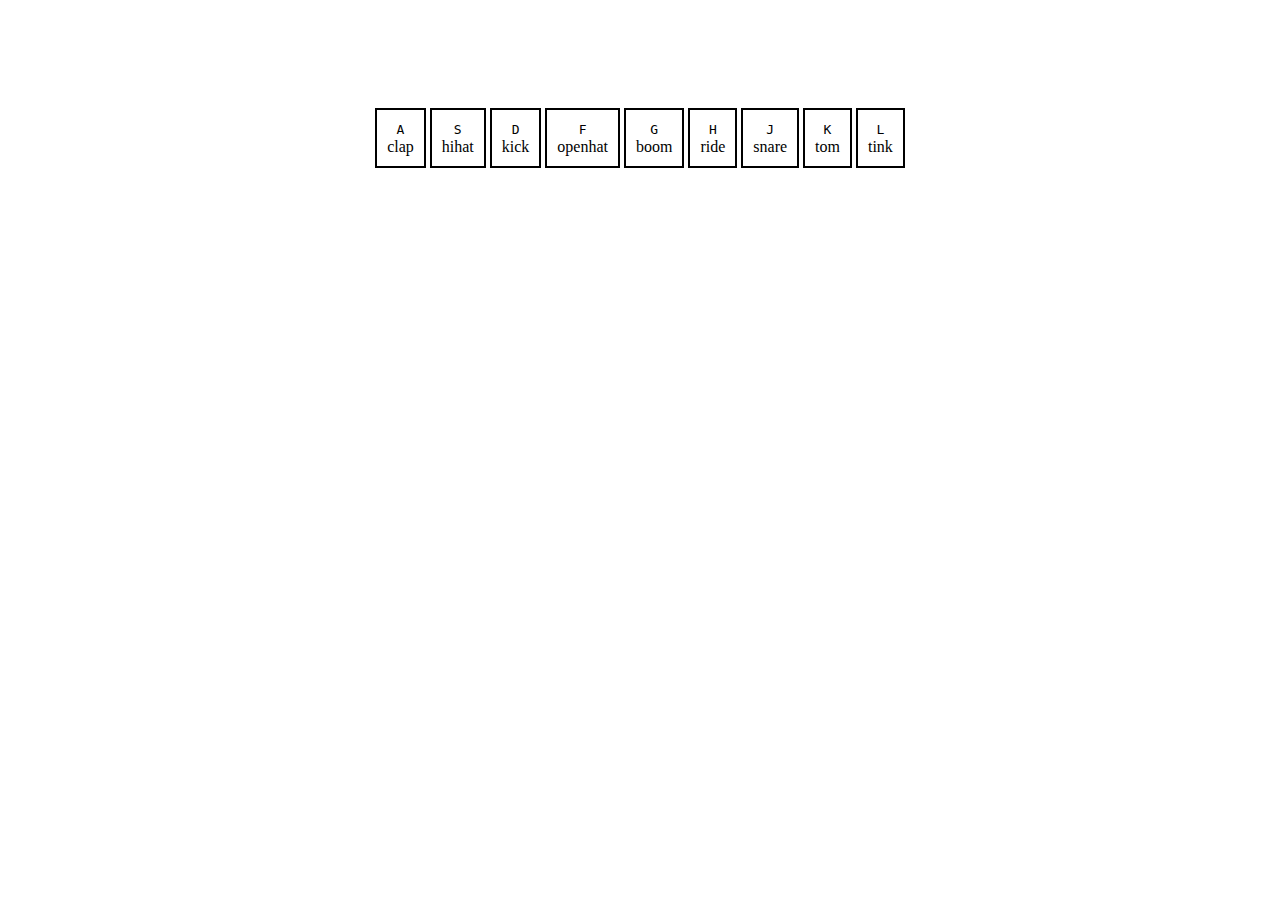
==== 1/index.html @ 7643b5a0 "1 - setup and test drumkit keypresses" ====
<!DOCTYPE html>
<html lang="en">
  <head>
    <meta charset="UTF-8" />
    <meta name="viewport" content="width=device-width, initial-scale=1.0" />
    <meta http-equiv="X-UA-Compatible" content="ie=edge" />
    <title>Document</title>
    <link rel="stylesheet" href="styles.css" />
  </head>
  <body>
    <div class="keys">
      <div data-key="65" class="key">
        <kbd>A</kbd>
        <span class="sound">clap</span>
      </div>

      <div data-key="83" class="key">
        <kbd>S</kbd>
        <span class="sound">hihat</span>
      </div>

      <div data-key="68" class="key">
        <kbd>D</kbd>
        <span class="sound">kick</span>
      </div>

      <div data-key="70" class="key">
        <kbd>F</kbd>
        <span class="sound">openhat</span>
      </div>

      <div data-key="71" class="key">
        <kbd>G</kbd>
        <span class="sound">boom</span>
      </div>

      <div data-key="72" class="key">
        <kbd>H</kbd>
        <span class="sound">ride</span>
      </div>

      <div data-key="74" class="key">
        <kbd>J</kbd>
        <span class="sound">snare</span>
      </div>

      <div data-key="75" class="key">
        <kbd>K</kbd>
        <span class="sound">tom</span>
      </div>

      <div data-key="76" class="key">
        <kbd>L</kbd>
        <span class="sound">tink</span>
      </div>

      <audio data-key="65" src="#a"></audio>
      <audio data-key="83" src="#s"></audio>
      <audio data-key="68" src="#d"></audio>
      <audio data-key="70" src="#f"></audio>
      <audio data-key="71" src="#g"></audio>
      <audio data-key="72" src="#h"></audio>
      <audio data-key="74" src="#j"></audio>
      <audio data-key="75" src="#k"></audio>
      <audio data-key="76" src="#l"></audio>
    </div>
    <script src="drums.js"></script>
  </body>
</html>
---- 1/styles.css ----
.keys {
  position: relative;
  top: 100px;
  text-align: center;
}

.key {
  display: inline-block;
  border: 2px solid black;
  padding: 10px;
}

.playing {
  border: 2px solid red;
}

.sound {
  display: block;
}
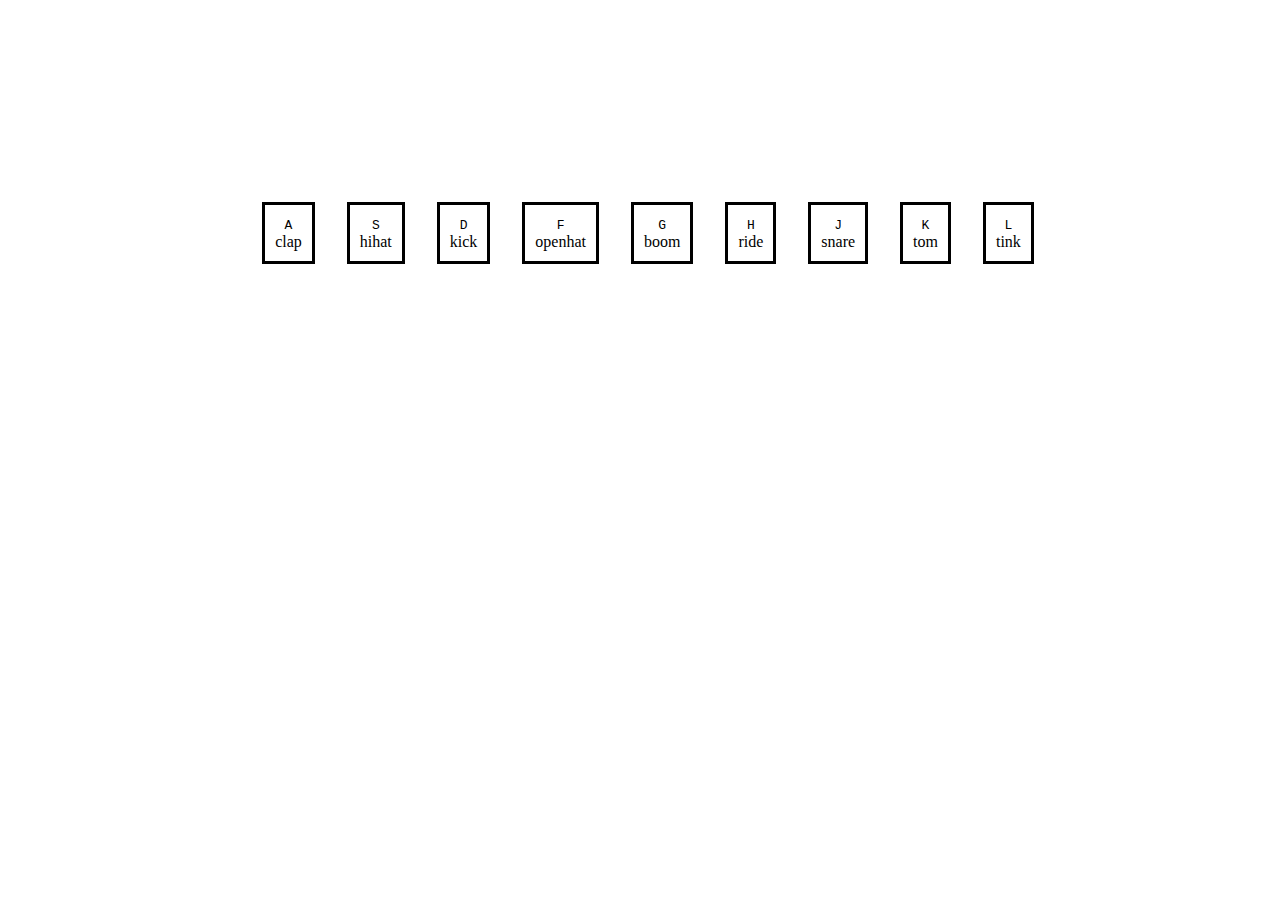
==== commit 368e827e: "add sounds and configure" ====
--- a/1/index.html
+++ b/1/index.html
@@ -54,15 +54,15 @@
         <span class="sound">tink</span>
       </div>
 
-      <audio data-key="65" src="#a"></audio>
-      <audio data-key="83" src="#s"></audio>
-      <audio data-key="68" src="#d"></audio>
-      <audio data-key="70" src="#f"></audio>
-      <audio data-key="71" src="#g"></audio>
-      <audio data-key="72" src="#h"></audio>
-      <audio data-key="74" src="#j"></audio>
-      <audio data-key="75" src="#k"></audio>
-      <audio data-key="76" src="#l"></audio>
+      <audio data-key="65" src="./sounds/clap.wav"></audio>
+      <audio data-key="83" src="./sounds/hihat.wav"></audio>
+      <audio data-key="68" src="./sounds/kick.wav"></audio>
+      <audio data-key="70" src="./sounds/openhat.wav"></audio>
+      <audio data-key="71" src="./sounds/boom.wav"></audio>
+      <audio data-key="72" src="./sounds/ride.wav"></audio>
+      <audio data-key="74" src="./sounds/snare.wav"></audio>
+      <audio data-key="75" src="./sounds/tom.wav"></audio>
+      <audio data-key="76" src="./sounds/tink.wav"></audio>
     </div>
     <script src="drums.js"></script>
   </body>
--- a/1/styles.css
+++ b/1/styles.css
@@ -1,17 +1,22 @@
 .keys {
-  position: relative;
-  top: 100px;
-  text-align: center;
+  display: flex;
+  min-width: 100vw;
+  min-height: 50vh;
+  align-items: center;
+  justify-content: center;
 }
 
 .key {
   display: inline-block;
-  border: 2px solid black;
+  text-align: center;
+  margin: 1rem;
+  border: 3px solid black;
   padding: 10px;
 }
 
 .playing {
-  border: 2px solid red;
+  transform: scale(1.1);
+  border-color: orange;
 }
 
 .sound {
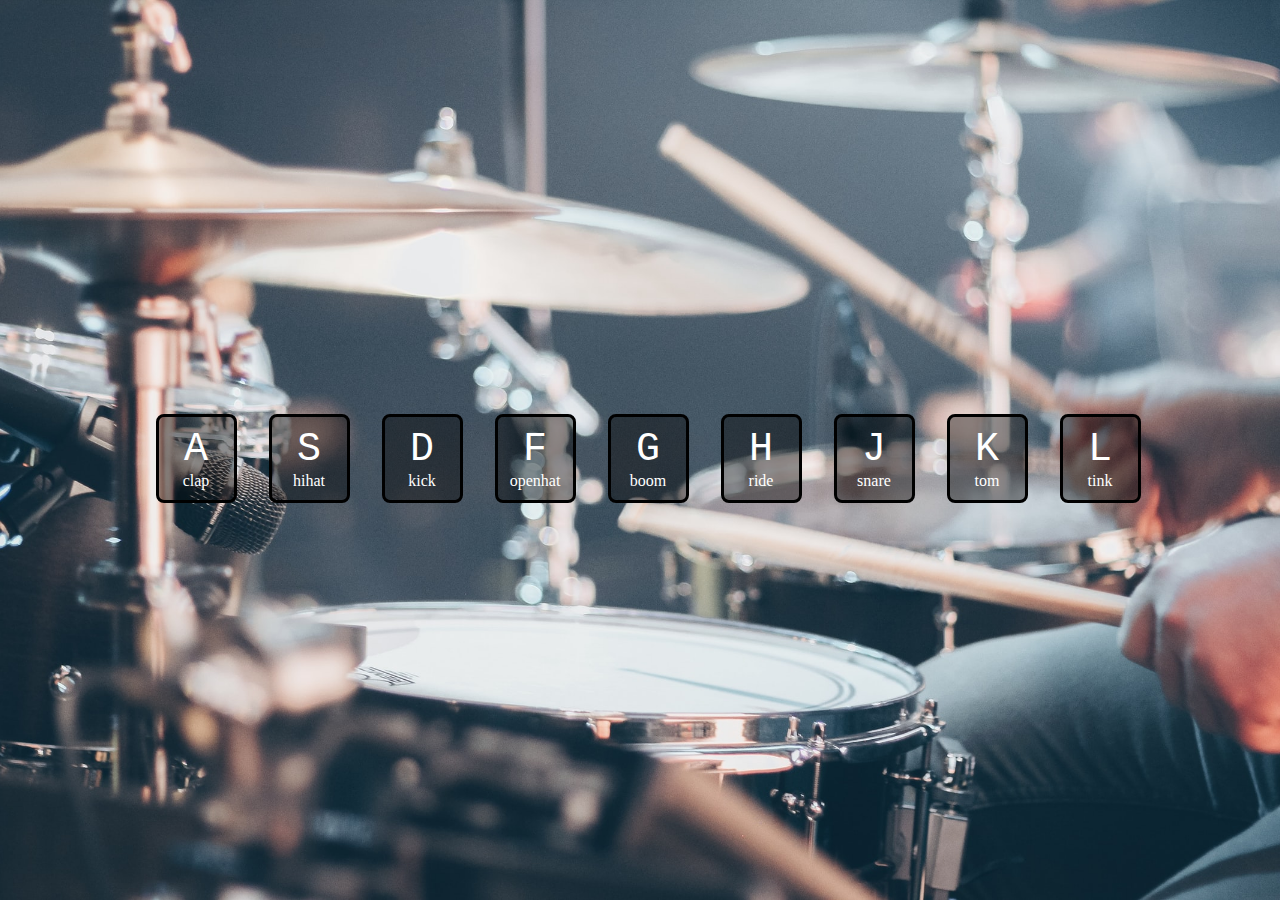
==== commit a92ac8a1: "add bg img, style, and fix favicon error" ====
--- a/1/index.html
+++ b/1/index.html
@@ -6,6 +6,7 @@
     <meta http-equiv="X-UA-Compatible" content="ie=edge" />
     <title>Document</title>
     <link rel="stylesheet" href="styles.css" />
+    <link rel="icon" href="data:," />
   </head>
   <body>
     <div class="keys">
--- a/1/styles.css
+++ b/1/styles.css
@@ -1,7 +1,15 @@
+body {
+  background: url(./images/drums.jpeg) no-repeat center center fixed;
+  -webkit-background-size: cover;
+  -moz-background-size: cover;
+  -o-background-size: cover;
+  background-size: cover;
+}
+
 .keys {
   display: flex;
   min-width: 100vw;
-  min-height: 50vh;
+  min-height: 100vh;
   align-items: center;
   justify-content: center;
 }
@@ -9,16 +17,26 @@
 .key {
   display: inline-block;
   text-align: center;
+  min-width: 55px;
   margin: 1rem;
-  border: 3px solid black;
+  border: 3px solid rgb(0, 0, 0);
+  border-radius: .5rem;
   padding: 10px;
+  background-color: rgba(0, 0, 0, 0.4);
+}
+
+.key kbd {
+  color: white;
+  font-size: 40px;
 }
 
 .playing {
-  transform: scale(1.1);
-  border-color: orange;
+  transform: scale(1.2);
+  border-color: rgb(255, 165, 0);
+  background-color: rgba(255, 165, 0, 0.25);
 }
 
 .sound {
   display: block;
+  color: white;
 }